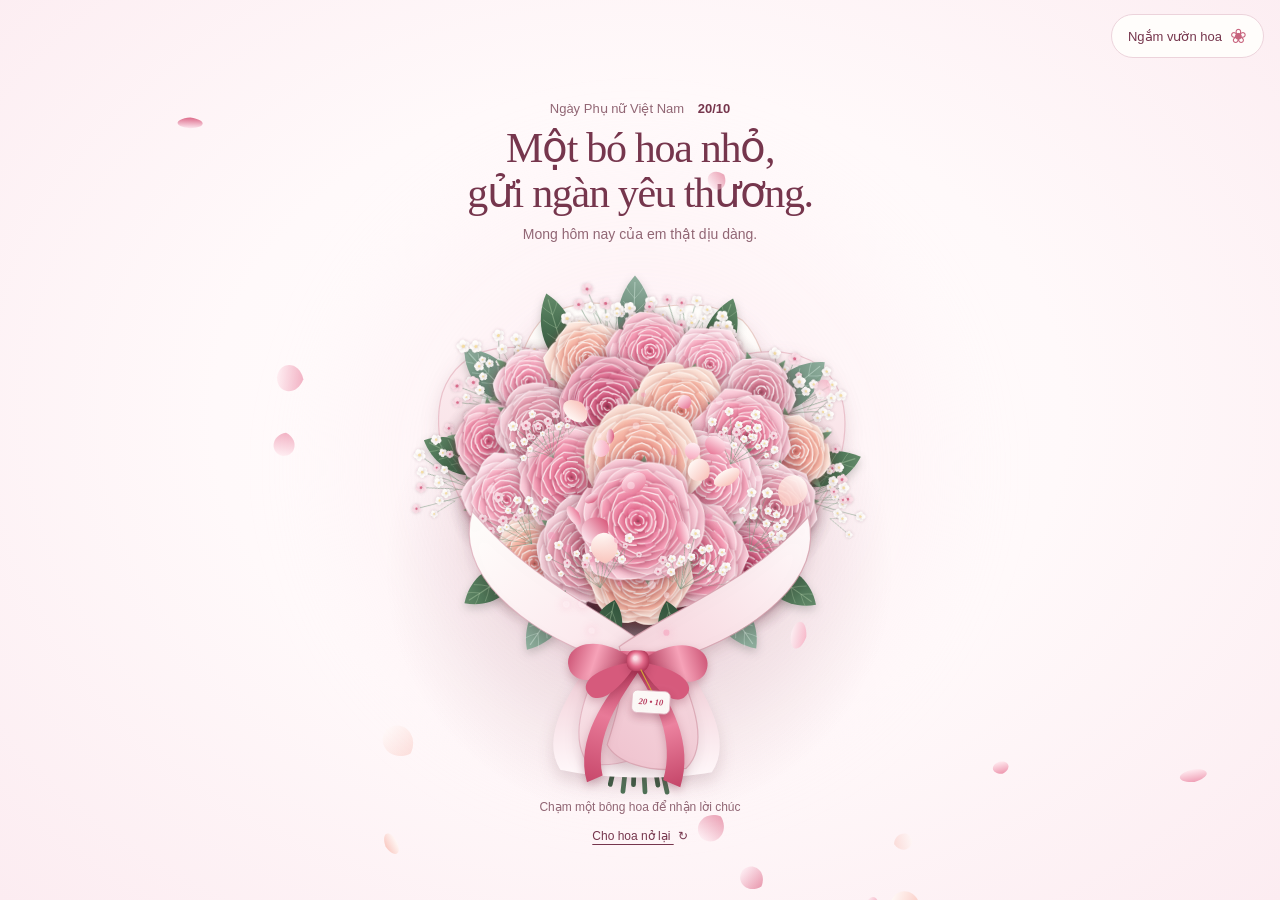
==== index.html @ bbc15a22 "Add files via upload" ====
<!DOCTYPE html>
<html lang="vi">
<head>
  <meta charset="UTF-8">
  <meta name="viewport" content="width=device-width, initial-scale=1.0">
  <meta name="theme-color" content="#fff8fa">
  <meta name="description" content="Một bó hoa và tấm thiệp nhỏ, gửi những lời chúc dịu dàng nhân ngày Phụ nữ Việt Nam 20/10.">
  <title>Một bó hoa dành tặng em · 20/10</title>
  <link rel="stylesheet" href="./style.css">
  <script src="./script.js" defer></script>
  <script src="./card.js" defer></script>
  <script src="./album.js" defer></script>
</head>
<body>
  <main>
    <a class="garden-link" href="./garden.html">Ngắm vườn hoa <span aria-hidden="true">❀</span></a>
    <canvas id="ambientPetalsCanvas" aria-hidden="true"></canvas>
    <header class="greeting">
      <p class="occasion">Ngày Phụ nữ Việt Nam <span>20/10</span></p>
      <h1>Một bó hoa nhỏ,<br>gửi ngàn yêu thương.</h1>
      <p class="greeting-caption">Mong hôm nay của em thật dịu dàng.</p>
    </header>

    <div class="gift-layout">
      <section class="scene-column" aria-label="Hoa và những lời chúc 20/10">


        <div class="gift-visuals">
          <div class="bouquet-composition">
            <div id="bouquetStageWrapper" role="button" tabindex="0"
              aria-label="Bó hoa hồng. Nhấn Enter để nhận lời chúc; dùng phím mũi tên để chọn bông hoa."
              aria-describedby="bouquetHint">
              <canvas id="bouquetCanvas" aria-hidden="true"></canvas>
            </div>
            <button class="envelope-button" id="openCard" type="button" aria-haspopup="dialog" aria-controls="greetingCard" aria-expanded="false" hidden>
              <span class="envelope" aria-hidden="true"><span class="envelope-letter">Gửi em</span><span class="envelope-seal">♡</span></span>
              <span class="envelope-caption">Có một tấm thiệp cho em</span>
              <span class="envelope-action">Mở thiệp</span>
            </button>
          </div>

        </div>

        <footer class="scene-footer">
          <p id="bouquetHint" class="bouquet-hint">Chạm một bông hoa để nhận lời chúc</p>
          <p id="roseWish" class="rose-wish" role="status" aria-live="polite" aria-atomic="true"></p>
          <button class="text-button" id="replayBloom" type="button">Cho hoa nở lại <span aria-hidden="true">↻</span></button>
        </footer>
      </section>

      <dialog id="greetingCard" class="card-dialog" aria-labelledby="cardTitle">
        <div class="letter-paper">
          <button class="close-button" id="closeCard" type="button" aria-label="Đóng thiệp">×</button>
          <div id="cardReading">
            <div class="letter-date" aria-label="Ngày 20 tháng 10"><span>20</span><span class="date-stem" aria-hidden="true"></span><span>10</span></div>
            <p class="letter-recipient">Gửi <span id="cardRecipient">em</span>,</p>
            <h2 id="cardTitle">Chúc em một ngày<br>thật nhiều yêu thương.</h2>
            <div class="letter-flower" aria-hidden="true">❀</div>
            <p id="cardMessage" class="letter-message"></p>
            <div class="letter-signoff"><p>Với thật nhiều thương mến,</p><p id="cardSender" class="letter-signature"></p></div>
            <div class="letter-fold" aria-hidden="true"></div>
            <div class="letter-actions"><button id="viewAlbum" class="text-button" type="button" aria-controls="memoryAlbum">Xem album kỷ niệm <span aria-hidden="true">♡</span></button><button id="editCard" class="text-button" type="button">Viết lời chúc riêng <span aria-hidden="true">✎</span></button></div>
          </div>
          <form id="cardEditor" hidden>
            <p class="editor-intro">Một tấm thiệp mang lời của em.</p>
            <h2 id="editorTitle" class="editor-title">Viết chút yêu thương</h2>
            <label for="recipientInput">Gửi đến</label>
            <input id="recipientInput" name="recipient" maxlength="60" required autocomplete="off">
            <label for="messageInput">Lời chúc 20/10</label>
            <textarea id="messageInput" name="message" rows="7" maxlength="1500" required></textarea>
            <label for="senderInput">Người gửi</label>
            <input id="senderInput" name="sender" maxlength="60" required autocomplete="off">
            <p class="editor-hint">Lời chúc được lưu trên trình duyệt này.</p>
            <div class="editor-actions"><button class="primary-button" type="submit">Lưu lời chúc</button><button class="text-button" id="cancelEdit" type="button">Hủy</button></div>
          </form>
          <p id="cardStatus" class="card-status" role="status" aria-live="polite"></p>
        </div>
      </dialog>
    </div>
    <section id="memoryAlbum" class="memory-album" aria-labelledby="albumTitle" hidden>
      <header class="album-heading">
        <p class="album-note">Một chút kỷ niệm, dành riêng cho em</p>
        <h2 id="albumTitle">Những khoảnh khắc thương yêu</h2>
        <button id="toggleAlbum" class="text-button" type="button" aria-expanded="false" aria-controls="albumPhotos">Xòe album <span aria-hidden="true">♡</span></button>
        <button id="editAlbum" class="text-button" type="button" aria-expanded="false" aria-controls="albumPhotos">Thay ảnh <span aria-hidden="true">✎</span></button>
      </header>
      <p id="albumEditHint" class="album-edit-hint" hidden>Chọn ảnh từ thiết bị của bạn, tối đa 20 MB mỗi ảnh. Ảnh được lưu trên trình duyệt này, không tự gửi sang thiết bị khác.</p>
      <p id="albumStatus" class="album-status" role="status" aria-live="polite" aria-atomic="true"></p>
      <div id="albumPhotos" class="album-photos">
        <figure class="portrait-card album-card">
          <div class="portrait-photo"><img src="./images/1792503510712_4976613892190203132_4976613892190203132_794e2be1245276dec7ceb6011c30319c.jpg" alt="Ảnh kỷ niệm thứ nhất của người nhận thiệp" width="768" height="1024" decoding="async"></div>
          <figcaption><span class="portrait-dedication">Một nụ cười rất thương.</span></figcaption>
          <div class="photo-actions" hidden>
            <button class="text-button change-photo" type="button" aria-label="Đổi ảnh thứ nhất">Đổi ảnh</button>
            <button class="text-button reset-photo" type="button" aria-label="Khôi phục ảnh thứ nhất" disabled>Ảnh ban đầu</button>
            <input class="photo-input" type="file" accept="image/*" aria-label="Chọn ảnh thứ nhất" hidden>
          </div>
        </figure>
        <figure class="portrait-card album-card">
          <div class="portrait-photo"><img src="./images/1792503510702_4976613892190203132_4976613892190203132_12e4e02a3b22545b1cd906585c420d44.jpg" alt="Ảnh kỷ niệm thứ hai của người nhận thiệp" width="768" height="1024" decoding="async" loading="lazy"></div>
          <figcaption><span class="portrait-dedication">"Thấy anh ngầu không các vk?"</span></figcaption>
          <div class="photo-actions" hidden>
            <button class="text-button change-photo" type="button" aria-label="Đổi ảnh thứ hai">Đổi ảnh</button>
            <button class="text-button reset-photo" type="button" aria-label="Khôi phục ảnh thứ hai" disabled>Ảnh ban đầu</button>
            <input class="photo-input" type="file" accept="image/*" aria-label="Chọn ảnh thứ hai" hidden>
          </div>
        </figure>
        <figure class="portrait-card album-card">
          <div class="portrait-photo"><img src="./images/1792503510692_4976613892190203132_4976613892190203132_9c86d8f91a71d0dff88ee0bd49622e2a.jpg" alt="Ảnh kỷ niệm thứ ba của người nhận thiệp" width="768" height="1024" decoding="async" loading="lazy"></div>
          <figcaption><span class="portrait-dedication">Dễ Thưnnnn.</span></figcaption>
          <div class="photo-actions" hidden>
            <button class="text-button change-photo" type="button" aria-label="Đổi ảnh thứ ba">Đổi ảnh</button>
            <button class="text-button reset-photo" type="button" aria-label="Khôi phục ảnh thứ ba" disabled>Ảnh ban đầu</button>
            <input class="photo-input" type="file" accept="image/*" aria-label="Chọn ảnh thứ ba" hidden>
          </div>
        </figure>
      </div>
      <p class="album-footnote">Có những điều nhỏ, nhớ lại vẫn thấy vui.</p>
    </section>
    <noscript><p class="noscript-message">Bật JavaScript để ngắm hoa nở và mở thiệp 20/10 nhé.</p></noscript>
  </main>
</body>
</html>
---- style.css ----
:root {
  --paper: #fffdfb;
  --blush: #fff8fa;
  --rose: #c7637d;
  --ink: #76364d;
  --muted: #916674;
  --line: #ecd3db;
  --bouquet-size: clamp(210px, calc(100dvh - 300px), 560px);
  color: var(--ink);
  font-family: "Segoe UI", Arial, sans-serif;
  font-synthesis: none;
}
* { box-sizing: border-box; }
[hidden] { display: none !important; }
html, body { margin: 0; min-width: 320px; min-height: 100%; }
body {
  background: radial-gradient(ellipse at 50% 46%, #fffdfd 0%, #fff9fa 47%, #fcecf1 100%);
  -webkit-tap-highlight-color: transparent;
}
button, input, textarea { font: inherit; }
button { color: inherit; cursor: pointer; touch-action: manipulation; }
button:focus-visible, a:focus-visible, [tabindex]:focus-visible, input:focus-visible, textarea:focus-visible {
  outline: 2px solid var(--ink); outline-offset: 5px;
}
main {
  min-height: 100vh; min-height: 100dvh;
  display: grid; align-content: center;
  position: relative; isolation: isolate;
  padding: max(72px, calc(env(safe-area-inset-top) + 64px)) clamp(16px, 3vw, 48px) max(16px, env(safe-area-inset-bottom));
}
.garden-link {
  position: absolute; top: max(14px, env(safe-area-inset-top));
  right: max(16px, env(safe-area-inset-right)); z-index: 4;
  display: inline-flex; align-items: center; gap: 8px;
  min-height: 44px; padding: 10px 16px; border: 1px solid var(--line); border-radius: 24px;
  background: var(--paper); color: var(--ink); font-size: 13px; text-decoration: none;
}
.garden-link:hover { background: #fae7ef; }
.garden-link span { color: var(--rose); font-size: 20px; line-height: 1; }
.gift-layout {
  width: min(100%, 1040px); margin-inline: auto;
  display: grid; grid-template-columns: minmax(0, 1fr); align-items: start;
  gap: 32px clamp(28px, 4vw, 60px);
}
.scene-column { min-width: 0; display: flex; flex-direction: column; align-items: center; }
.gift-visuals {
  width: 100%; margin: 4px auto 0; display: grid; place-items: center;
}
.portrait-card {
  position: relative; min-width: 0; width: 100%; max-width: 275px;
  justify-self: center; margin: 0; padding: 10px 10px 0;
  background: var(--paper); border: 1px solid #ecd3db99;
  box-shadow: 0 14px 40px #76364d10, 0 2px 7px #76364d08;
  transform-origin: top left;
}
.portrait-photo { overflow: hidden; aspect-ratio: 3 / 4; background: #f3e4e5; }
.portrait-photo img { display: block; width: 100%; height: 100%; object-fit: cover; object-position: center; }
.portrait-card figcaption { padding: 19px 6px 20px; text-align: center; }
.portrait-dedication { display: block; font: italic clamp(16px, 1.6vw, 21px)/1.45 "Palatino Linotype", Georgia, serif; text-wrap: pretty; }
.portrait-date { display: block; color: var(--muted); margin-top: 11px; font-size: 10px; line-height: 1.6; }
main::before {
  content: ''; position: absolute; left: 50%; top: 52%; z-index: -1;
  width: min(90vw, 700px); aspect-ratio: 1;
  transform: translate(-50%, -50%); border-radius: 50%;
  background: radial-gradient(circle, rgba(252, 210, 223, .45), rgba(254, 235, 242, .16) 57%, transparent 73%);
  filter: blur(26px); pointer-events: none;
}
.greeting { width: fit-content; max-width: 100%; margin: 0 auto 8px; transform-origin: top left; position: relative; z-index: 1; text-align: center; }
.occasion { margin: 0 0 10px; font-size: 13px; color: var(--muted); }
.occasion span { margin-left: 10px; color: var(--ink); font-weight: 600; }
h1, h2, .letter-recipient { font-family: "Palatino Linotype", "Book Antiqua", Palatino, Georgia, serif; font-weight: 400; }
h1 { margin: 0; font-size: clamp(28px, 3.4vw, 42px); line-height: 1.08; letter-spacing: -1.3px; }
.greeting-caption { font-size: 14px; color: var(--muted); margin: 10px 0 0; }
.bouquet-composition {
  position: relative; min-width: 0; margin: -12px auto -8px;
  width: min(100%, var(--bouquet-size));
  transform-origin: top left;
}
#bouquetStageWrapper {
  position: relative; width: 100%; aspect-ratio: 1; border-radius: 45%;
  cursor: pointer; touch-action: manipulation;
  animation: bouquet-entrance 1.15s cubic-bezier(.16, 1, .3, 1) both;
}
#bouquetCanvas { width: 100%; height: 100%; display: block; }
.envelope-button {
  position: absolute; right: 8px; top: 66%; width: clamp(126px, 29%, 164px);
  padding: 0; border: 0; background: transparent; text-align: center;
  transform: rotate(-7deg); animation: envelope-arrival .8s cubic-bezier(.2,.8,.2,1) both;
}
.envelope {
  position: relative; display: block; width: 106px; height: 72px; margin: 0 auto 12px;
  background: #f5d9e2; border: 1px solid #e3b5c4; border-radius: 2px 2px 5px 5px;
  box-shadow: 0 8px 18px #76364d18;
}
.envelope::before {
  content: ''; position: absolute; inset: 0; z-index: 2;
  background: linear-gradient(32deg, #f9e6ec 49%, transparent 50%) left / 51% 100% no-repeat,
              linear-gradient(-32deg, #f5dfe7 49%, transparent 50%) right / 51% 100% no-repeat;
  border-radius: inherit;
}
.envelope::after {
  content: ''; position: absolute; inset: -1px -1px 0; z-index: 3;
  background: #fcebf0; clip-path: polygon(0 0, 100% 0, 50% 61%);
  transform-origin: top; transition: transform .4s ease;
}
.envelope-letter {
  position: absolute; inset: -11px 9px 9px; padding: 12px 0 0;
  background: var(--paper); border: 1px solid var(--line);
  font-family: Georgia, serif; font-style: italic; font-size: 13px;
  transition: transform .4s ease;
}
.envelope-seal {
  position: absolute; left: calc(50% - 12px); top: 28px; z-index: 4;
  width: 24px; height: 24px; border-radius: 50%; background: #b85575;
  color: #fff6f8; font: 19px/24px Georgia, serif; box-shadow: 0 2px 3px #76364d22;
}
.envelope-caption, .envelope-action { display: block; font-size: 11px; line-height: 1.5; }
.envelope-caption { color: var(--muted); }
.envelope-action { font-size: 13px; text-decoration: underline; text-underline-offset: 4px; margin-top: 3px; }
@media (hover: hover) {
  .envelope-button:hover .envelope-letter { transform: translateY(-7px); }
  .envelope-button:hover .envelope::after { transform: rotateX(35deg); }
}
.scene-footer { transform-origin: top left; width: min(100%, 540px); margin-top: 6px; text-align: center; position: relative; z-index: 1; }
.bouquet-hint { font-size: 12px; color: var(--muted); margin: 0; }
.rose-wish { font: italic 17px/1.6 Georgia, serif; margin: 6px auto 2px; max-width: 440px; min-height: 54px; text-wrap: pretty; }
.rose-wish:empty { min-height: 0; margin: 0; }
.rose-wish.is-new { animation: wish-arrival .4s ease both; }
.text-button { border: 0; background: transparent; padding: 12px 8px; font-size: 12px; text-decoration: underline; text-underline-offset: 4px; }
.text-button span { display: inline-block; margin-left: 4px; text-decoration: none; }
#replayBloom { margin-top: 3px; }
#ambientPetalsCanvas { position: fixed; inset: 0; width: 100%; height: 100%; display: block; pointer-events: none; z-index: 2; }
.card-dialog {
  position: relative; z-index: 3; inset: auto; justify-self: center; align-self: start;
  width: min(100%, 620px); min-width: 0; max-width: none; max-height: none; margin: 0;
  padding: 0; border: 0; border-radius: 5px; color: var(--ink);
  background: var(--paper); box-shadow: 0 20px 70px #76364d14, 0 2px 8px #76364d0d;
  overflow: visible; scroll-margin-block: 24px;
}
.card-dialog[open] { animation: letter-open .45s .4s cubic-bezier(.16,1,.3,1) both; }
.letter-paper { position: relative; padding: 18px 30px 10px; background: linear-gradient(90deg, transparent 49.7%, #eedde33b 50%, transparent 50.3%), var(--paper); }
.letter-paper::before { content: ''; position: absolute; inset: 10px; border: 1px solid #ecd3db99; border-radius: 2px; pointer-events: none; }
.close-button { position: absolute; right: 15px; top: 14px; z-index: 1; width: 36px; height: 36px; background: transparent; border: 0; border-radius: 50%; font-size: 25px; font-weight: 300; }
.close-button:hover { background: #f9eaf0; }
.letter-date { display: flex; align-items: center; justify-content: center; gap: 13px; font: 28px/1.1 Georgia, serif; color: var(--rose); margin: 0 0 10px; }
.date-stem { width: 1px; height: 32px; background: var(--line); transform: rotate(25deg); }
.letter-recipient { margin: 0 0 10px; font-size: 19px; overflow-wrap: anywhere; }
#cardTitle { margin: 0; font-size: 31px; line-height: 1.2; letter-spacing: -.6px; }
.letter-flower { text-align: center; font: 29px/1 Georgia, serif; color: var(--rose); margin: 6px 0 8px; }
.letter-message { white-space: pre-wrap; overflow-wrap: anywhere; font-size: 14px; line-height: 1.65; margin: 0; }
.message-paragraph { display: block; }
.message-paragraph + .message-paragraph { margin-top: 12px; }
.letter-signoff { margin-top: 10px; text-align: right; }
.letter-signoff > p:first-child { margin: 0 0 3px; font-size: 12px; color: var(--muted); }
.letter-signature { font: italic 23px/1.4 "Palatino Linotype", Georgia, serif; margin: 0; overflow-wrap: anywhere; }
.letter-fold { height: 1px; margin: 8px -30px 2px; background: #ecd3db77; box-shadow: 0 1px 2px #76364d08; }
.letter-actions { text-align: center; }
.letter-actions .text-button { padding-block: 8px; }
.card-status { font-size: 12px; color: var(--muted); text-align: center; margin: 0; line-height: 1.6; }
.card-status:not(:empty) { padding: 8px 0; }
.editor-intro { margin: 10px 0; font-size: 12px; color: var(--muted); }
.editor-title { font-size: 27px; line-height: 1.2; margin: 0 0 26px; }
#cardEditor label { display: block; font-size: 13px; margin: 18px 0 8px; }
#cardEditor input, #cardEditor textarea { width: 100%; border: 1px solid #dcb8c5; border-radius: 5px; background: #fff9fb; color: var(--ink); padding: 11px 12px; font-size: 14px; line-height: 1.6; }
#cardEditor textarea { resize: vertical; min-height: 150px; }
.editor-hint { font-size: 11px; color: var(--muted); line-height: 1.7; margin-top: 14px; }
.editor-actions { display: flex; align-items: center; gap: 16px; margin: 20px 0 10px; }
.primary-button { border: 1px solid var(--ink); border-radius: 5px; padding: 12px 20px; font-size: 13px; background: var(--ink); color: var(--paper); }
.noscript-message { text-align: center; font-size: 14px; }
/* The album is a second chapter, revealed only after the letter is opened. */
.memory-album {
  position: relative; z-index: 3; width: min(100%, 850px); min-width: 0;
  margin: clamp(32px, 4vw, 54px) auto 8px; text-align: center; scroll-margin-top: 32px;
  opacity: 0; transform: translateY(24px);
  transition: opacity .8s ease, transform .8s cubic-bezier(.2,.8,.2,1);
}
.memory-album.is-revealed { opacity: 1; transform: none; }
.album-heading { margin-bottom: 26px; }
.album-note { color: var(--muted); font-size: 12px; line-height: 1.7; margin: 0 0 12px; }
#albumTitle { font-size: clamp(26px, 3vw, 34px); line-height: 1.25; margin: 0 0 8px; letter-spacing: -.5px; }
.album-photos { display: grid; grid-template-columns: minmax(0, 1fr); gap: 28px; padding: 18px 18px 14px; }
.album-card { grid-area: 1 / 1; width: min(100%, 230px); max-width: none; transform-origin: center; }
.album-card:nth-child(1) { z-index: 3; transform: rotate(-3deg); }
.album-card:nth-child(2) { z-index: 2; transform: translate(12px, -6px) rotate(7deg); }
.album-card:nth-child(3) { z-index: 1; transform: translate(-12px, -10px) rotate(-9deg); }
.album-card .portrait-dedication { font-size: 17px; }
.album-card figcaption { padding: 16px 4px 18px; }
.album-card .portrait-date { margin-top: 8px; }
.album-edit-hint, .album-status { max-width: 520px; margin: 0 auto 16px; color: var(--muted); font-size: 12px; line-height: 1.7; }
.album-status:empty { display: none; }
.photo-actions { display: flex; justify-content: center; flex-wrap: wrap; gap: 0 4px; padding: 0 0 8px; }
.photo-actions .text-button { min-height: 44px; padding: 10px 6px; }
.photo-actions button:disabled { opacity: .5; cursor: default; }
.album-card[aria-busy="true"] .portrait-photo { opacity: .65; }
.memory-album.is-spread .album-photos { grid-template-columns: repeat(3, minmax(0, 1fr)); }
.memory-album.is-spread .album-card { grid-area: auto; transform: rotate(var(--photo-angle)); animation: photo-unfold .65s cubic-bezier(.2,.8,.2,1) both; }
.memory-album.is-spread .album-card:nth-child(1) { --photo-angle: -4deg; }
.memory-album.is-spread .album-card:nth-child(2) { --photo-angle: 2deg; animation-delay: .13s; }
.memory-album.is-spread .album-card:nth-child(3) { --photo-angle: -2deg; animation-delay: .26s; }
.album-footnote { margin: 22px 0 0; color: var(--muted); font: italic 15px/1.7 Georgia, serif; }
@keyframes photo-unfold {
  from { opacity: 0; transform: translateY(22px) rotate(0); }
  to { opacity: 1; transform: translateY(0) rotate(var(--photo-angle)); }
}
@media (min-width: 1100px) {
  body.card-open .gift-layout { grid-template-columns: minmax(0, 1fr) minmax(400px, 470px); align-items: center; }
  body.card-open .bouquet-composition { width: min(100%, var(--bouquet-size)); }
  body.card-open .envelope-button { right: 0; width: 126px; }
  body.card-open .envelope { width: 88px; height: 60px; }
  body.card-open .envelope-seal { top: 22px; }
  body.card-open .envelope-caption { font-size: 10px; }
  body.card-open .envelope-action { font-size: 12px; }
  body.card-open .card-dialog { width: 100%; }
}
@media (min-width: 601px) and (max-width: 1099px) {
  body.card-open .bouquet-composition { width: min(100%, var(--bouquet-size)); }
}
@media (max-width: 600px) {
  .occasion { font-size: 12px; margin-bottom: 8px; }
  .greeting { margin-bottom: 6px; }
  .greeting-caption { font-size: 12px; margin-top: 8px; }
  .gift-visuals { margin-top: 2px; }
  .bouquet-composition { margin-top: 0; margin-bottom: 4px; width: min(100%, var(--bouquet-size)); }
  .envelope-button { right: 6px; top: 68%; width: 130px; }
  .envelope { width: 88px; height: 60px; margin-bottom: 9px; }
  .envelope-seal { top: 22px; }
  .envelope-caption { font-size: 10px; }
  .envelope-action { font-size: 12px; }
  .rose-wish { font-size: 16px; padding: 0 10px; }
  .letter-paper { padding: 18px 24px 10px; }
  .letter-fold { margin-left: -24px; margin-right: -24px; }
  #cardTitle { font-size: 29px; }
  .memory-album.is-spread .album-photos { grid-template-columns: minmax(0, 1fr); gap: 32px; }
}
@keyframes bouquet-entrance { from { opacity: 0; transform: translateY(18px) scale(.92); } to { opacity: 1; transform: translateY(0) scale(1); } }
@keyframes envelope-arrival { from { opacity: 0; transform: translateY(14px) rotate(-12deg); } to { opacity: 1; transform: translateY(0) rotate(-7deg); } }
@keyframes letter-open { from { opacity: 0; transform: translateY(16px); } to { opacity: 1; transform: translateY(0); } }
@keyframes wish-arrival { from { opacity: 0; transform: translateY(5px); } to { opacity: 1; transform: translateY(0); } }
@media (prefers-reduced-motion: reduce) {
  *, *::before, *::after { animation: none !important; transition: none !important; scroll-behavior: auto !important; }
}
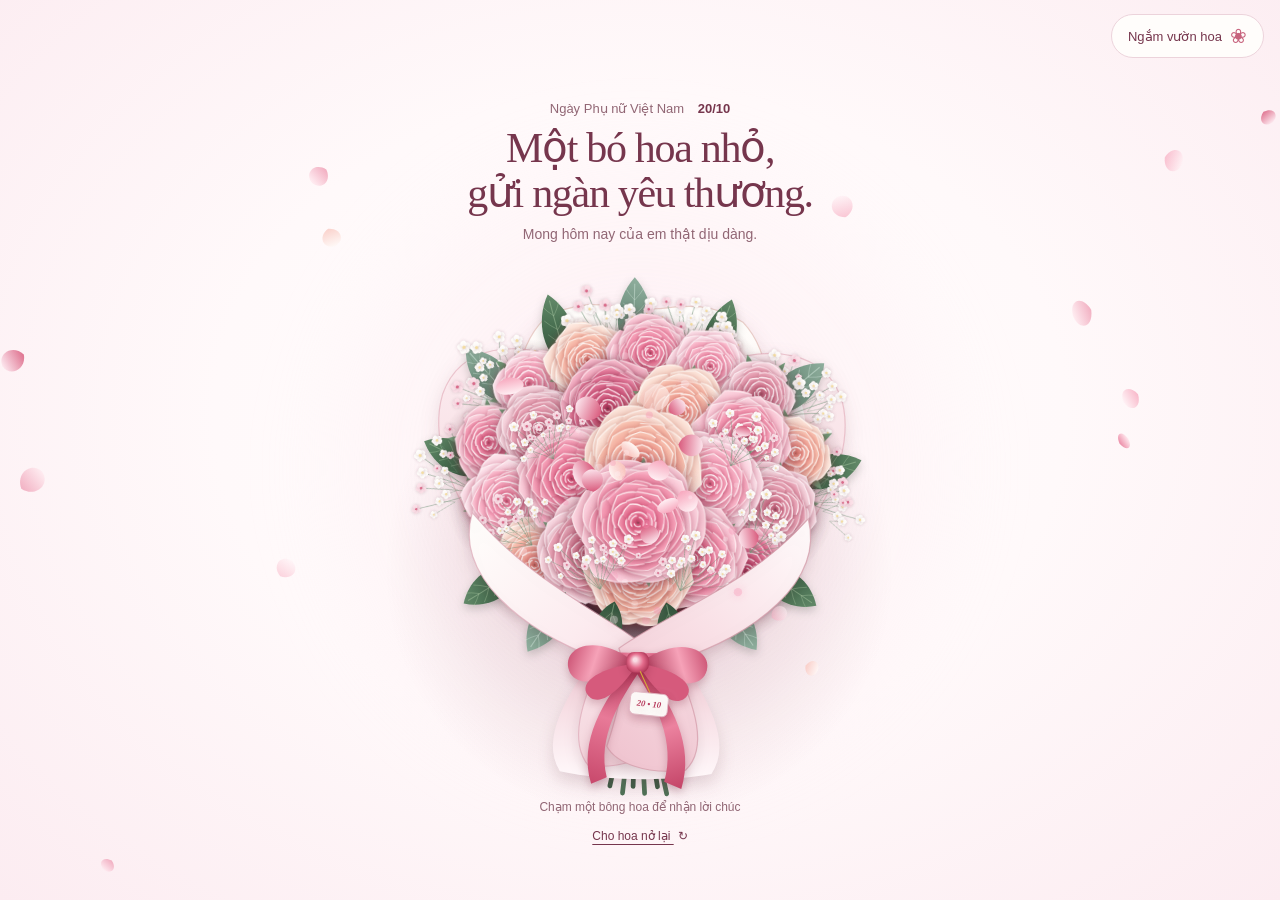
==== commit 51b4f748: "Update index.html" ====
--- a/index.html
+++ b/index.html
@@ -88,7 +88,7 @@
       <p id="albumStatus" class="album-status" role="status" aria-live="polite" aria-atomic="true"></p>
       <div id="albumPhotos" class="album-photos">
         <figure class="portrait-card album-card">
-          <div class="portrait-photo"><img src="./images/1792503510712_4976613892190203132_4976613892190203132_794e2be1245276dec7ceb6011c30319c.jpg" alt="Ảnh kỷ niệm thứ nhất của người nhận thiệp" width="768" height="1024" decoding="async"></div>
+          <div class="portrait-photo"><img src="./1792503510712_4976613892190203132_4976613892190203132_794e2be1245276dec7ceb6011c30319c.jpg" alt="Ảnh kỷ niệm thứ nhất của người nhận thiệp" width="768" height="1024" decoding="async"></div>
           <figcaption><span class="portrait-dedication">Một nụ cười rất thương.</span></figcaption>
           <div class="photo-actions" hidden>
             <button class="text-button change-photo" type="button" aria-label="Đổi ảnh thứ nhất">Đổi ảnh</button>
@@ -97,7 +97,7 @@
           </div>
         </figure>
         <figure class="portrait-card album-card">
-          <div class="portrait-photo"><img src="./images/1792503510702_4976613892190203132_4976613892190203132_12e4e02a3b22545b1cd906585c420d44.jpg" alt="Ảnh kỷ niệm thứ hai của người nhận thiệp" width="768" height="1024" decoding="async" loading="lazy"></div>
+          <div class="portrait-photo"><img src="./1792503510702_4976613892190203132_4976613892190203132_12e4e02a3b22545b1cd906585c420d44.jpg" alt="Ảnh kỷ niệm thứ hai của người nhận thiệp" width="768" height="1024" decoding="async" loading="lazy"></div>
           <figcaption><span class="portrait-dedication">"Thấy anh ngầu không các vk?"</span></figcaption>
           <div class="photo-actions" hidden>
             <button class="text-button change-photo" type="button" aria-label="Đổi ảnh thứ hai">Đổi ảnh</button>
@@ -106,7 +106,7 @@
           </div>
         </figure>
         <figure class="portrait-card album-card">
-          <div class="portrait-photo"><img src="./images/1792503510692_4976613892190203132_4976613892190203132_9c86d8f91a71d0dff88ee0bd49622e2a.jpg" alt="Ảnh kỷ niệm thứ ba của người nhận thiệp" width="768" height="1024" decoding="async" loading="lazy"></div>
+          <div class="portrait-photo"><img src="./1792503510692_4976613892190203132_4976613892190203132_9c86d8f91a71d0dff88ee0bd49622e2a.jpg" alt="Ảnh kỷ niệm thứ ba của người nhận thiệp" width="768" height="1024" decoding="async" loading="lazy"></div>
           <figcaption><span class="portrait-dedication">Dễ Thưnnnn.</span></figcaption>
           <div class="photo-actions" hidden>
             <button class="text-button change-photo" type="button" aria-label="Đổi ảnh thứ ba">Đổi ảnh</button>
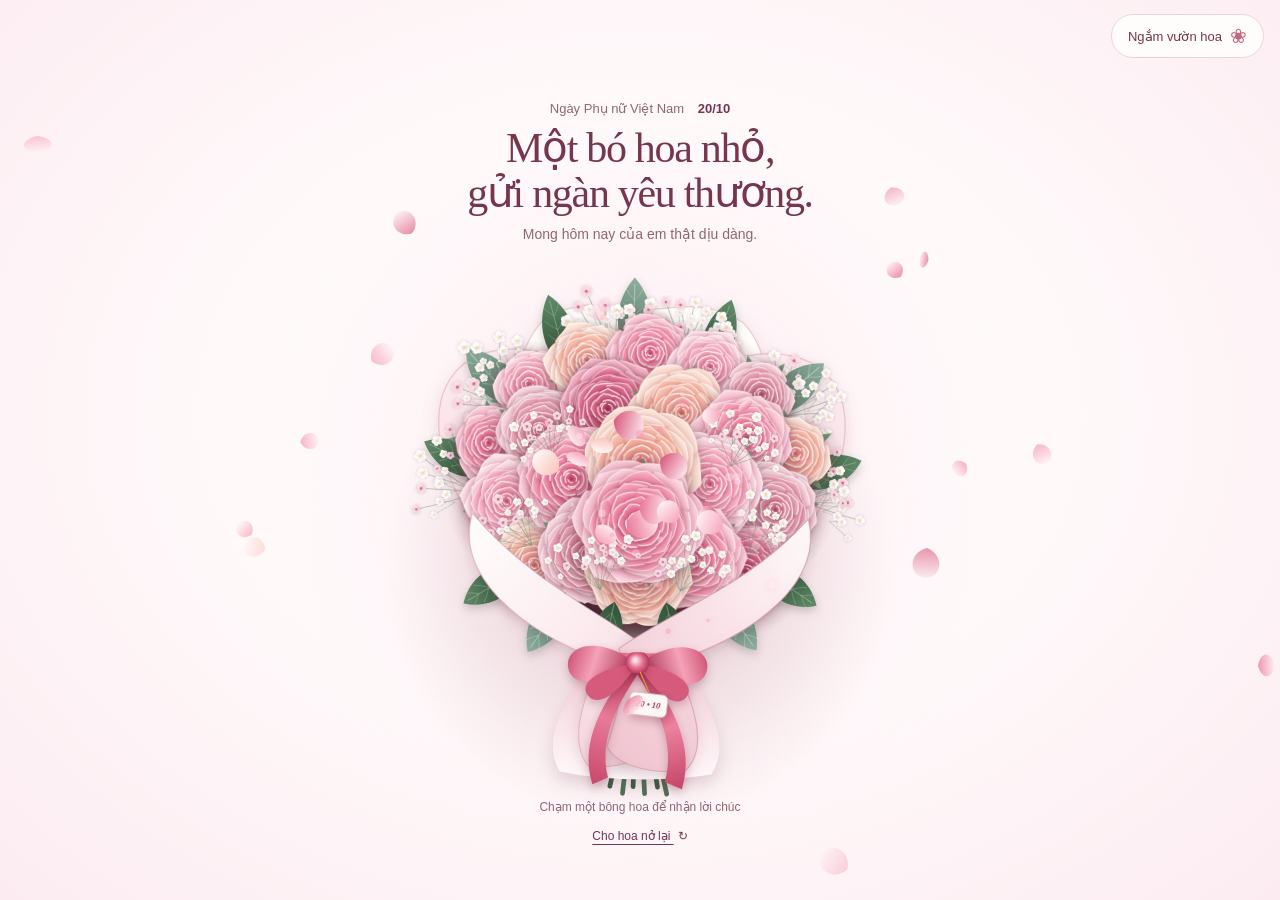
==== commit b6ac9832: "Update index.html" ====
--- a/index.html
+++ b/index.html
@@ -89,7 +89,7 @@
       <div id="albumPhotos" class="album-photos">
         <figure class="portrait-card album-card">
           <div class="portrait-photo"><img src="./1792503510712_4976613892190203132_4976613892190203132_794e2be1245276dec7ceb6011c30319c.jpg" alt="Ảnh kỷ niệm thứ nhất của người nhận thiệp" width="768" height="1024" decoding="async"></div>
-          <figcaption><span class="portrait-dedication">Một nụ cười rất thương.</span></figcaption>
+          <figcaption><span class="portrait-dedication">Chu mỏ đồ đó.</span></figcaption>
           <div class="photo-actions" hidden>
             <button class="text-button change-photo" type="button" aria-label="Đổi ảnh thứ nhất">Đổi ảnh</button>
             <button class="text-button reset-photo" type="button" aria-label="Khôi phục ảnh thứ nhất" disabled>Ảnh ban đầu</button>
